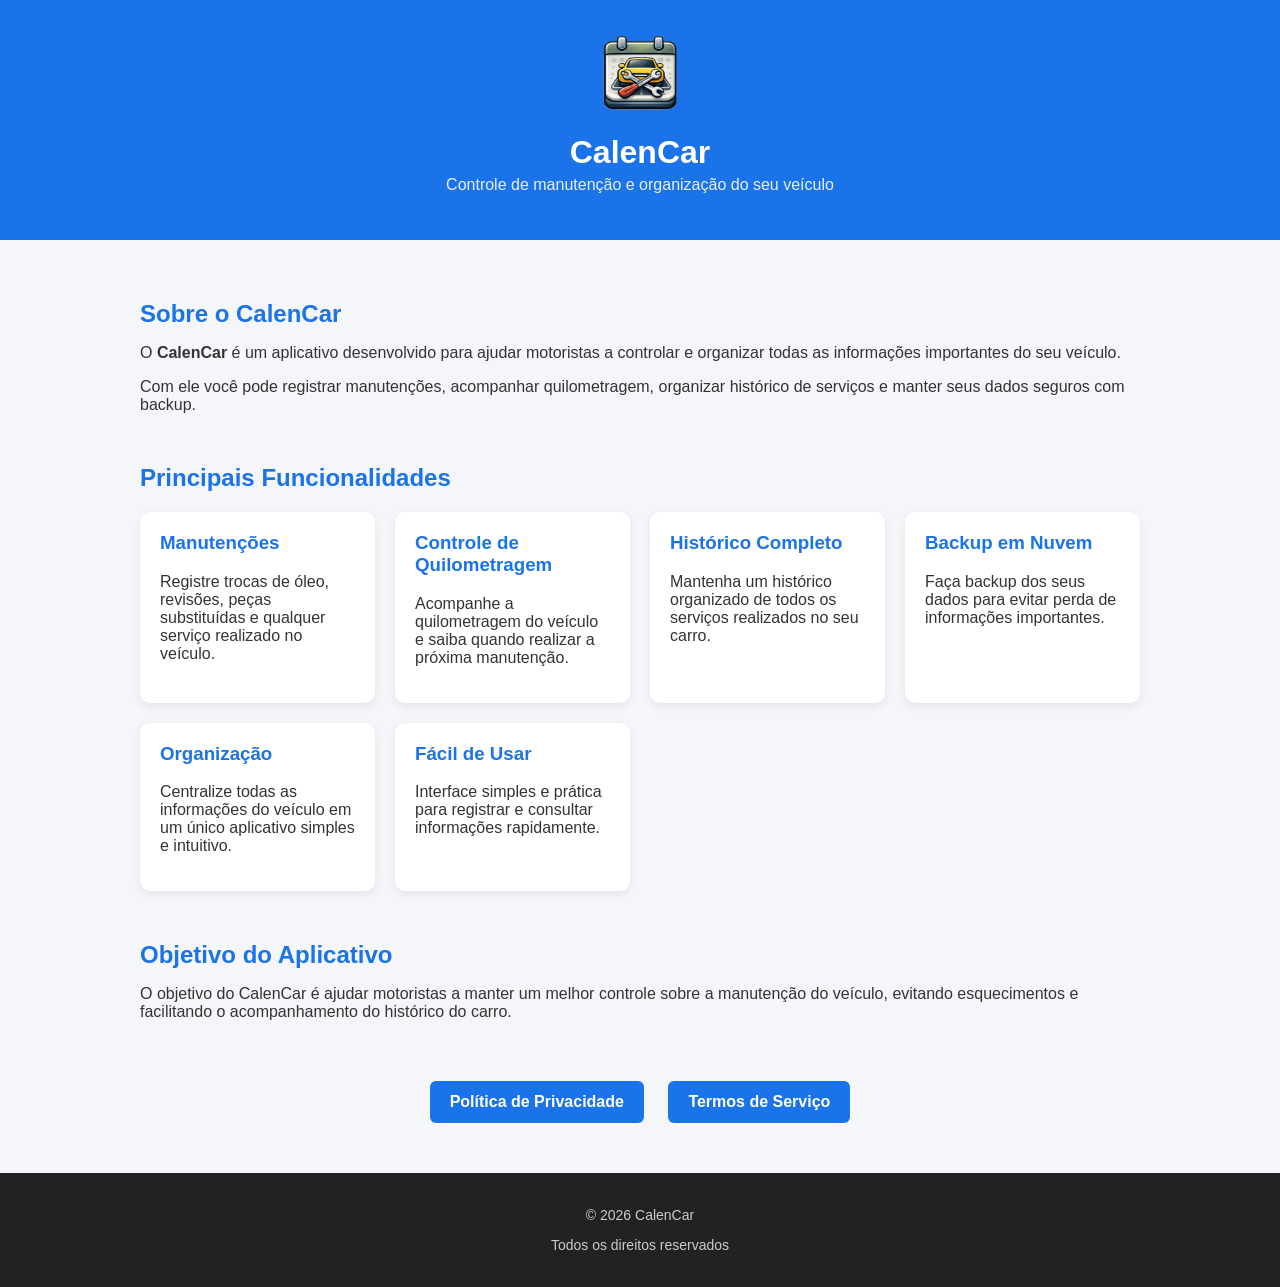
==== index.html @ b7f0270f "Adiciona página inicial CalenCar e logo Made-with: Cursor" ====
<!DOCTYPE html>
<html lang="pt-BR">

<head>
<meta charset="UTF-8">
<meta name="viewport" content="width=device-width, initial-scale=1.0">

<title>CalenCar - Controle de Manutenção do Veículo</title>

<style>

body{
font-family: Arial, Helvetica, sans-serif;
margin:0;
background:#f4f6f9;
color:#333;
}

header{
background:#1a73e8;
color:white;
padding:30px 20px;
text-align:center;
}

header img{
width:90px;
margin-bottom:10px;
}

header h1{
margin:0;
font-size:32px;
}

header p{
margin-top:5px;
opacity:0.9;
}

.container{
max-width:1000px;
margin:auto;
padding:40px 20px;
}

.section{
margin-bottom:50px;
}

.section h2{
color:#1a73e8;
margin-bottom:15px;
}

.features{
display:grid;
grid-template-columns:repeat(auto-fit,minmax(220px,1fr));
gap:20px;
margin-top:20px;
}

.card{
background:white;
padding:20px;
border-radius:10px;
box-shadow:0 3px 10px rgba(0,0,0,0.08);
}

.card h3{
margin-top:0;
color:#1a73e8;
}

.links{
text-align:center;
margin-top:30px;
}

.links a{
display:inline-block;
margin:10px;
padding:12px 20px;
background:#1a73e8;
color:white;
text-decoration:none;
border-radius:6px;
font-weight:bold;
}

.links a:hover{
background:#1558b0;
}

footer{
background:#222;
color:#ccc;
text-align:center;
padding:20px;
font-size:14px;
}

</style>

</head>

<body>

<header>

<img src="logo.png" alt="Logo CalenCar">

<h1>CalenCar</h1>

<p>Controle de manutenção e organização do seu veículo</p>

</header>


<div class="container">

<div class="section">

<h2>Sobre o CalenCar</h2>

<p>
O <strong>CalenCar</strong> é um aplicativo desenvolvido para ajudar motoristas a
controlar e organizar todas as informações importantes do seu veículo.
</p>

<p>
Com ele você pode registrar manutenções, acompanhar quilometragem,
organizar histórico de serviços e manter seus dados seguros com backup.
</p>

</div>


<div class="section">

<h2>Principais Funcionalidades</h2>

<div class="features">

<div class="card">
<h3>Manutenções</h3>
<p>Registre trocas de óleo, revisões, peças substituídas e qualquer serviço realizado no veículo.</p>
</div>

<div class="card">
<h3>Controle de Quilometragem</h3>
<p>Acompanhe a quilometragem do veículo e saiba quando realizar a próxima manutenção.</p>
</div>

<div class="card">
<h3>Histórico Completo</h3>
<p>Mantenha um histórico organizado de todos os serviços realizados no seu carro.</p>
</div>

<div class="card">
<h3>Backup em Nuvem</h3>
<p>Faça backup dos seus dados para evitar perda de informações importantes.</p>
</div>

<div class="card">
<h3>Organização</h3>
<p>Centralize todas as informações do veículo em um único aplicativo simples e intuitivo.</p>
</div>

<div class="card">
<h3>Fácil de Usar</h3>
<p>Interface simples e prática para registrar e consultar informações rapidamente.</p>
</div>

</div>

</div>


<div class="section">

<h2>Objetivo do Aplicativo</h2>

<p>
O objetivo do CalenCar é ajudar motoristas a manter um melhor controle
sobre a manutenção do veículo, evitando esquecimentos e facilitando
o acompanhamento do histórico do carro.
</p>

</div>


<div class="links">

<a href="https://geraldojnjr.github.io/CalenCarApp/privacy-policy.html">Política de Privacidade</a>
<a href="https://geraldojnjr.github.io/CalenCarApp/termos-de-servicos.html">Termos de Serviço</a>

</div>

</div>


<footer>

<p>© 2026 CalenCar</p>
<p>Todos os direitos reservados</p>

</footer>

</body>

</html>
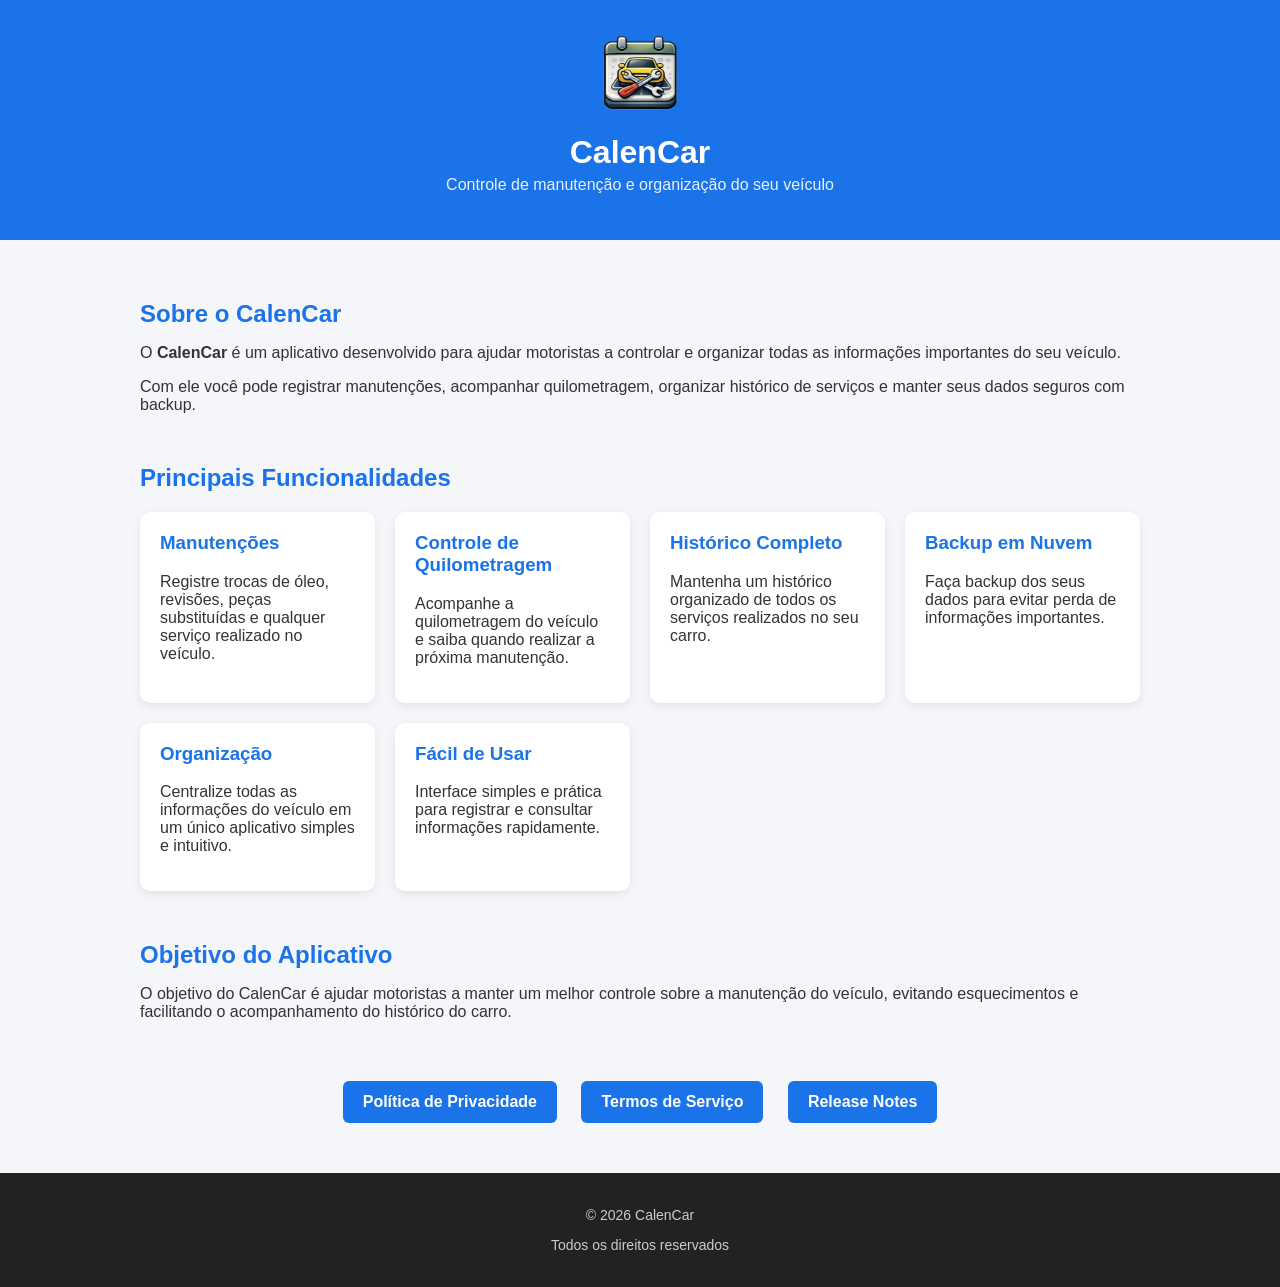
==== commit f6da4a3e: "adicionado release notes" ====
--- a/index.html
+++ b/index.html
@@ -193,8 +193,11 @@
 <div class="links">
 
 <a href="https://geraldojnjr.github.io/CalenCarApp/privacy-policy.html">Política de Privacidade</a>
+
 <a href="https://geraldojnjr.github.io/CalenCarApp/termos-de-servicos.html">Termos de Serviço</a>
 
+<a href="https://geraldojnjr.github.io/CalenCarApp/release-notes.html">Release Notes</a>
+    
 </div>
 
 </div>
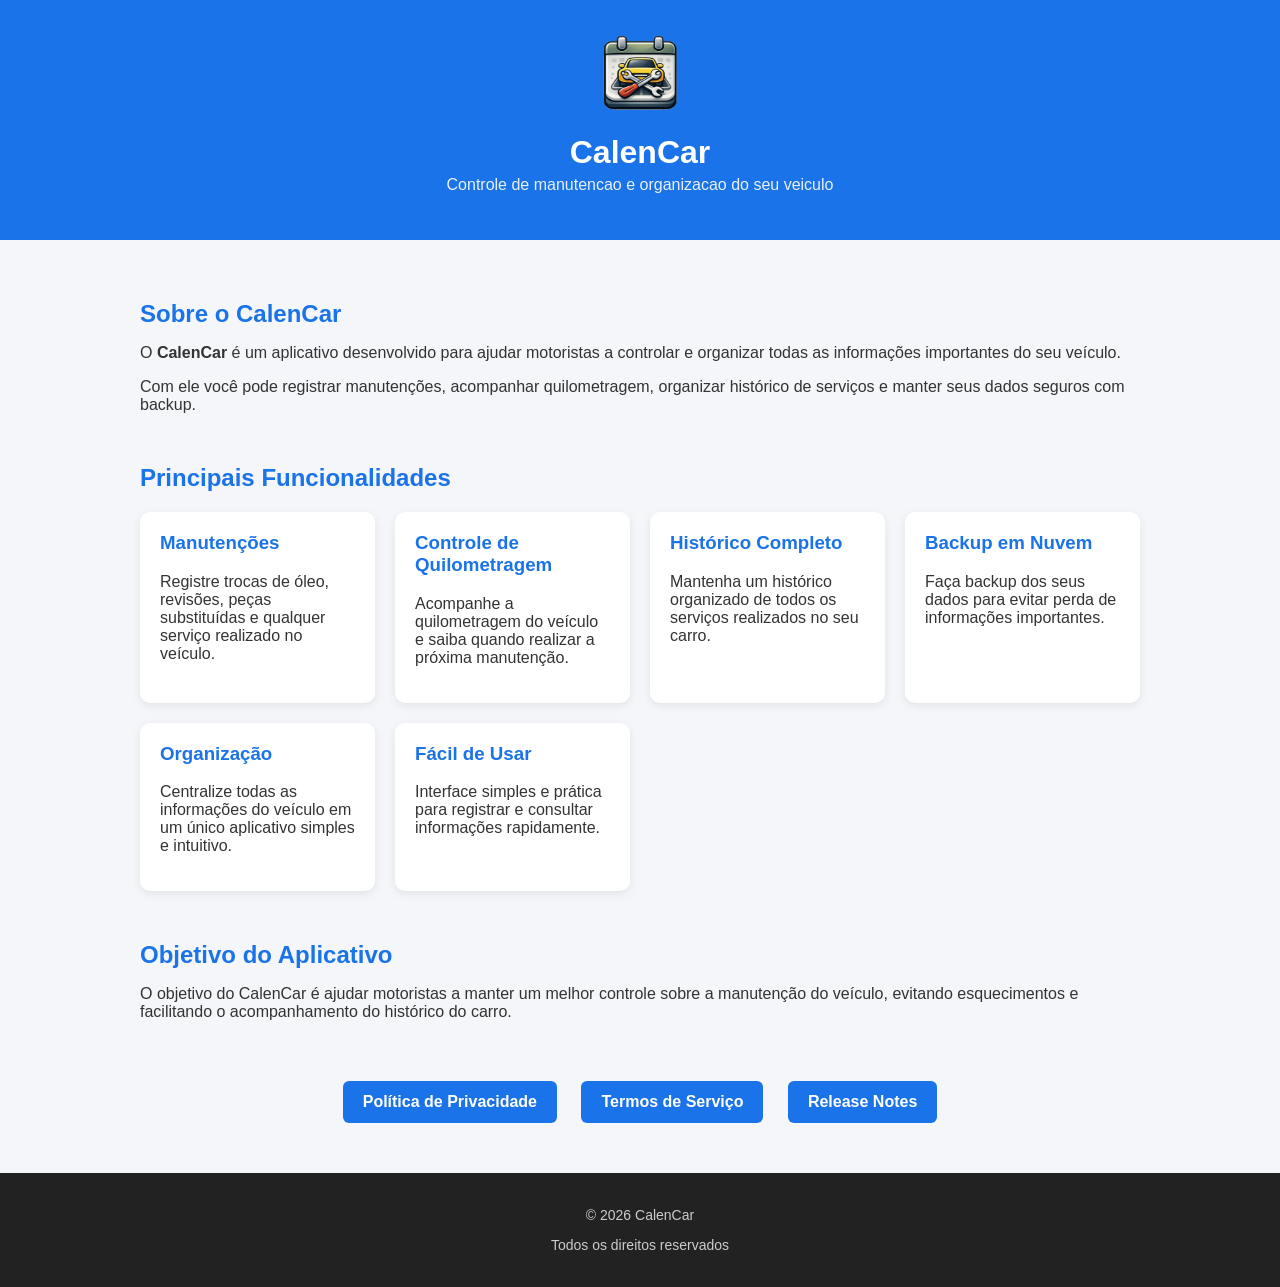
==== commit d844398d: "padroniza header/footer compartilhados e adiciona favicon Centraliza o layout comum em includes reut" ====
--- a/index.html
+++ b/index.html
@@ -6,6 +6,7 @@
 <meta name="viewport" content="width=device-width, initial-scale=1.0">
 
 <title>CalenCar - Controle de Manutenção do Veículo</title>
+<link rel="icon" type="image/x-icon" href="/CalenCarApp/favicon.ico">
 
 <style>
 
@@ -106,15 +107,7 @@
 
 <body>
 
-<header>
-
-<img src="logo.png" alt="Logo CalenCar">
-
-<h1>CalenCar</h1>
-
-<p>Controle de manutenção e organização do seu veículo</p>
-
-</header>
+<div id="site-header"></div>
 
 
 <div class="container">
@@ -203,12 +196,9 @@
 </div>
 
 
-<footer>
-
-<p>© 2026 CalenCar</p>
-<p>Todos os direitos reservados</p>
-
-</footer>
+<div id="site-footer"></div>
+
+<script src="includes.js"></script>
 
 </body>
 
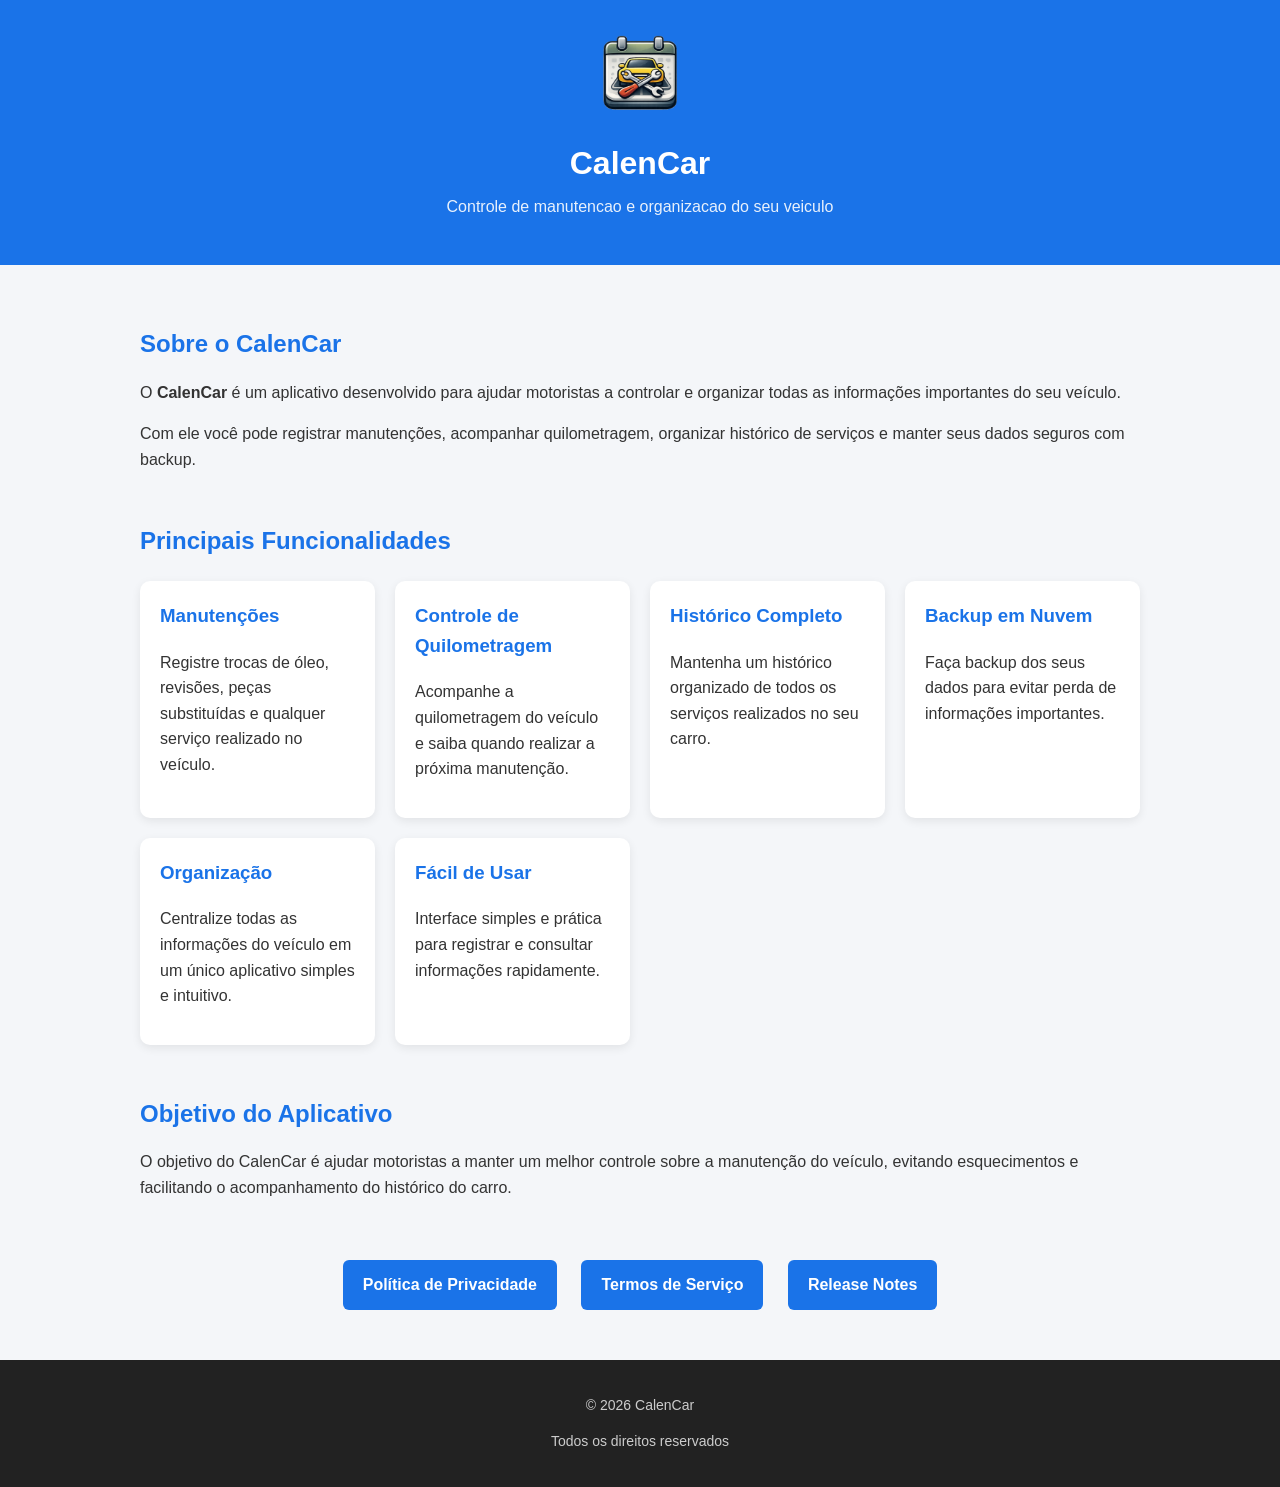
==== commit a7340292: "padronizacao com css" ====
--- a/index.html
+++ b/index.html
@@ -7,101 +7,7 @@
 
 <title>CalenCar - Controle de Manutenção do Veículo</title>
 <link rel="icon" type="image/x-icon" href="/CalenCarApp/favicon.ico">
-
-<style>
-
-body{
-font-family: Arial, Helvetica, sans-serif;
-margin:0;
-background:#f4f6f9;
-color:#333;
-}
-
-header{
-background:#1a73e8;
-color:white;
-padding:30px 20px;
-text-align:center;
-}
-
-header img{
-width:90px;
-margin-bottom:10px;
-}
-
-header h1{
-margin:0;
-font-size:32px;
-}
-
-header p{
-margin-top:5px;
-opacity:0.9;
-}
-
-.container{
-max-width:1000px;
-margin:auto;
-padding:40px 20px;
-}
-
-.section{
-margin-bottom:50px;
-}
-
-.section h2{
-color:#1a73e8;
-margin-bottom:15px;
-}
-
-.features{
-display:grid;
-grid-template-columns:repeat(auto-fit,minmax(220px,1fr));
-gap:20px;
-margin-top:20px;
-}
-
-.card{
-background:white;
-padding:20px;
-border-radius:10px;
-box-shadow:0 3px 10px rgba(0,0,0,0.08);
-}
-
-.card h3{
-margin-top:0;
-color:#1a73e8;
-}
-
-.links{
-text-align:center;
-margin-top:30px;
-}
-
-.links a{
-display:inline-block;
-margin:10px;
-padding:12px 20px;
-background:#1a73e8;
-color:white;
-text-decoration:none;
-border-radius:6px;
-font-weight:bold;
-}
-
-.links a:hover{
-background:#1558b0;
-}
-
-footer{
-background:#222;
-color:#ccc;
-text-align:center;
-padding:20px;
-font-size:14px;
-}
-
-</style>
+<link rel="stylesheet" href="styles.css">
 
 </head>
 
--- a/styles.css
+++ b/styles.css
@@ -0,0 +1,144 @@
+body{
+font-family: Arial, Helvetica, sans-serif;
+margin:0;
+background:#f4f6f9;
+color:#333;
+line-height:1.6;
+}
+
+header{
+background:#1a73e8;
+color:white;
+padding:30px 20px;
+text-align:center;
+}
+
+header img{
+width:90px;
+margin-bottom:10px;
+}
+
+header h1{
+margin:0;
+font-size:32px;
+color:white;
+}
+
+header p{
+margin-top:5px;
+opacity:0.9;
+}
+
+footer{
+background:#222;
+color:#ccc;
+text-align:center;
+padding:20px;
+font-size:14px;
+}
+
+.container{
+max-width:1000px;
+margin:auto;
+padding:40px 20px;
+}
+
+.section{
+margin-bottom:50px;
+}
+
+.section h2{
+color:#1a73e8;
+margin-bottom:15px;
+}
+
+.features{
+display:grid;
+grid-template-columns:repeat(auto-fit,minmax(220px,1fr));
+gap:20px;
+margin-top:20px;
+}
+
+.card{
+background:white;
+padding:20px;
+border-radius:10px;
+box-shadow:0 3px 10px rgba(0,0,0,0.08);
+}
+
+.card h3{
+margin-top:0;
+color:#1a73e8;
+}
+
+.links{
+text-align:center;
+margin-top:30px;
+}
+
+.links a{
+display:inline-block;
+margin:10px;
+padding:12px 20px;
+background:#1a73e8;
+color:white;
+text-decoration:none;
+border-radius:6px;
+font-weight:bold;
+}
+
+.links a:hover{
+background:#1558b0;
+}
+
+.version{
+background:white;
+padding:20px;
+border-radius:10px;
+box-shadow:0 3px 10px rgba(0,0,0,0.08);
+margin-bottom:20px;
+}
+
+.version h3{
+margin-top:0;
+color:#1a73e8;
+}
+
+.page-legal .container{
+max-width:800px;
+margin:20px auto;
+background:white;
+padding:40px;
+border-radius:10px;
+}
+
+.page-privacy .container{
+box-shadow:0 2px 10px rgba(0,0,0,0.08);
+}
+
+.page-legal h1{
+color:#1a73e8;
+}
+
+.page-privacy h2{
+margin-top:30px;
+color:#333;
+}
+
+.page-terms h2{
+margin-top:25px;
+}
+
+.page-privacy p{
+color:#444;
+}
+
+.page-privacy ul{
+margin-left:20px;
+}
+
+.footer-note{
+margin-top:40px;
+font-size:14px;
+color:#777;
+}
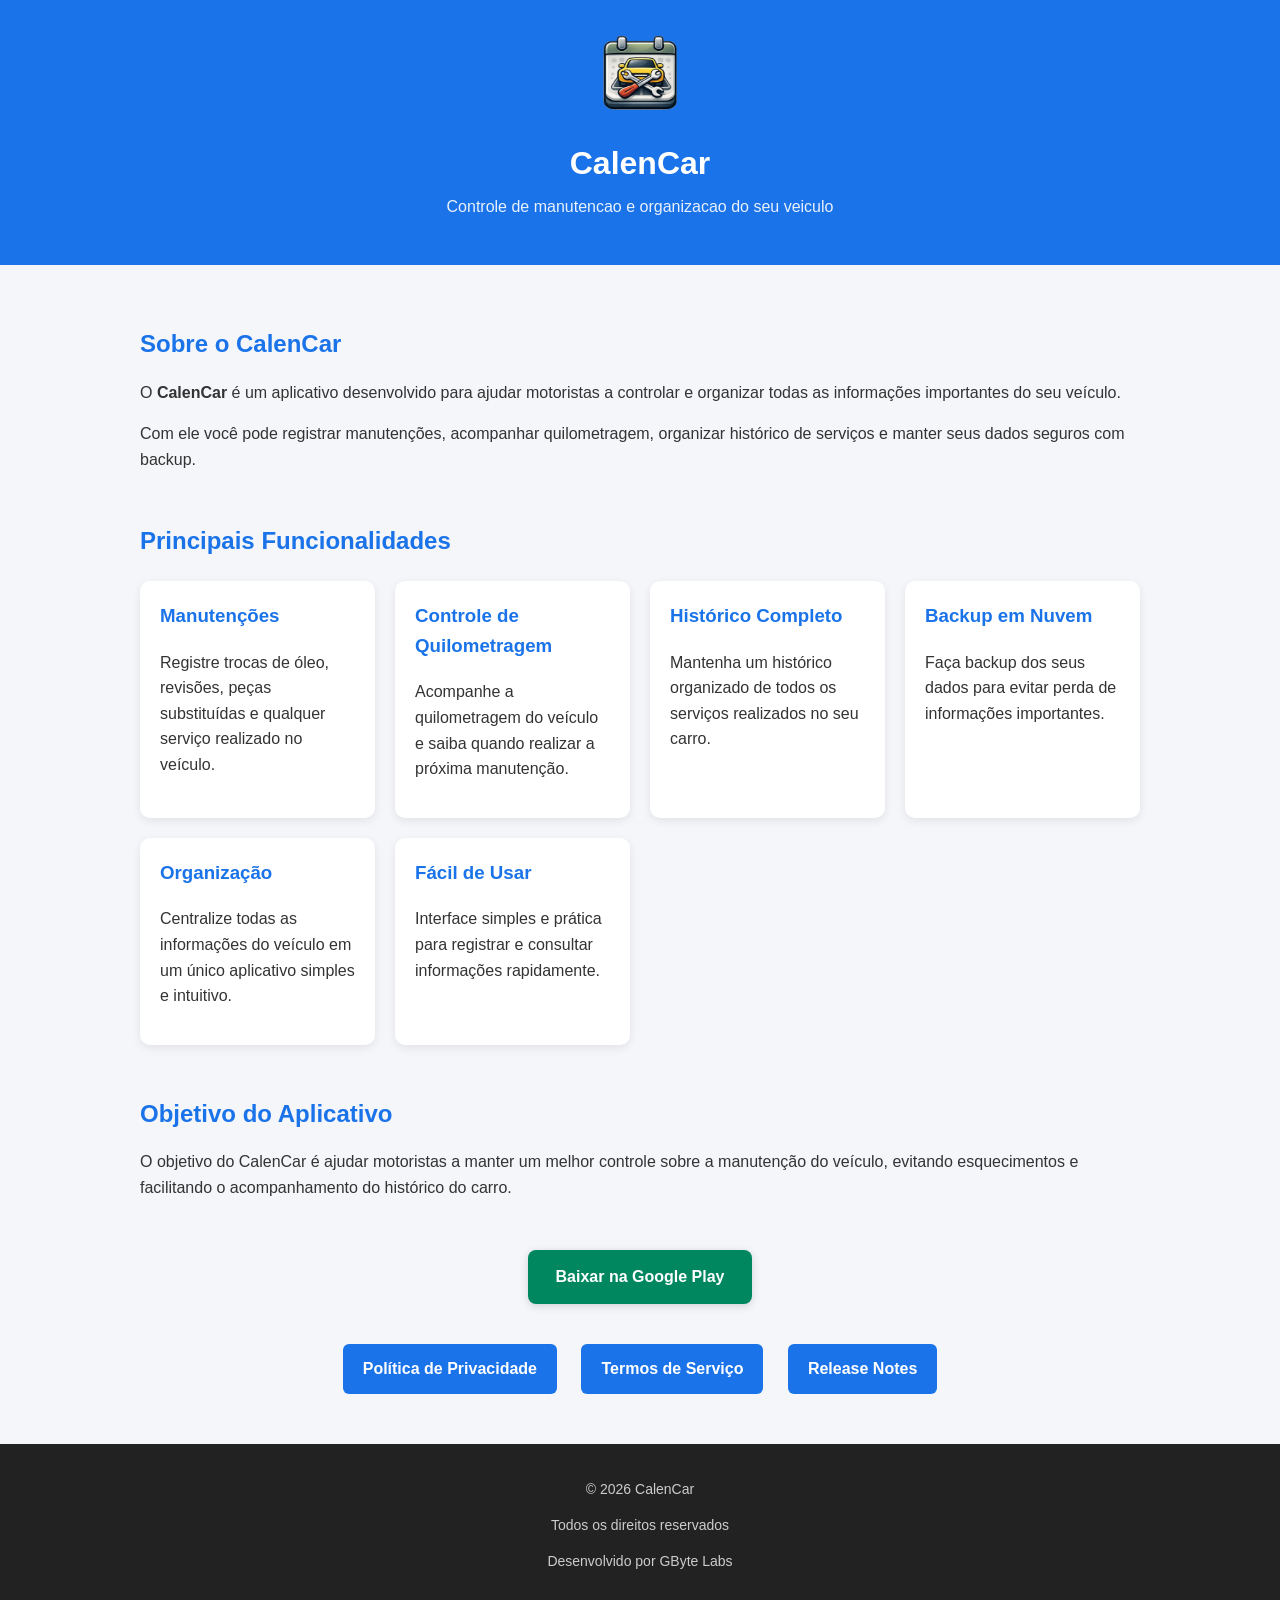
==== commit b054486d: "adiciona botao da Google Play na pagina inicial Inclui CTA com link para a loja e estilos dedicados " ====
--- a/index.html
+++ b/index.html
@@ -89,6 +89,13 @@
 </div>
 
 
+<div class="play-store-cta">
+
+<a class="btn-play-store" href="https://play.google.com/store/apps/details?id=br.com.geraldonogueira.calencar" target="_blank" rel="noopener noreferrer">Baixar na Google Play</a>
+
+</div>
+
+
 <div class="links">
 
 <a href="https://geraldojnjr.github.io/CalenCarApp/privacy-policy.html">Política de Privacidade</a>
--- a/styles.css
+++ b/styles.css
@@ -22,6 +22,10 @@
 margin:0;
 font-size:32px;
 color:white;
+}
+
+#site-header h1{
+color:white !important;
 }
 
 header p{
@@ -52,6 +56,10 @@
 margin-bottom:15px;
 }
 
+.container > h1{
+color:#1a73e8;
+}
+
 .features{
 display:grid;
 grid-template-columns:repeat(auto-fit,minmax(220px,1fr));
@@ -69,6 +77,28 @@
 .card h3{
 margin-top:0;
 color:#1a73e8;
+}
+
+.play-store-cta{
+text-align:center;
+margin:40px 0 10px;
+}
+
+.btn-play-store{
+display:inline-block;
+padding:14px 28px;
+background:#01875f;
+color:white;
+text-decoration:none;
+border-radius:8px;
+font-weight:bold;
+font-size:16px;
+box-shadow:0 2px 8px rgba(0,0,0,0.15);
+}
+
+.btn-play-store:hover{
+background:#016b4c;
+color:white;
 }
 
 .links{
@@ -116,24 +146,24 @@
 box-shadow:0 2px 10px rgba(0,0,0,0.08);
 }
 
-.page-legal h1{
+.page-legal .container h1{
 color:#1a73e8;
 }
 
-.page-privacy h2{
+.page-privacy .container h2{
 margin-top:30px;
 color:#333;
 }
 
-.page-terms h2{
+.page-terms .container h2{
 margin-top:25px;
 }
 
-.page-privacy p{
+.page-privacy .container p{
 color:#444;
 }
 
-.page-privacy ul{
+.page-privacy .container ul{
 margin-left:20px;
 }
 
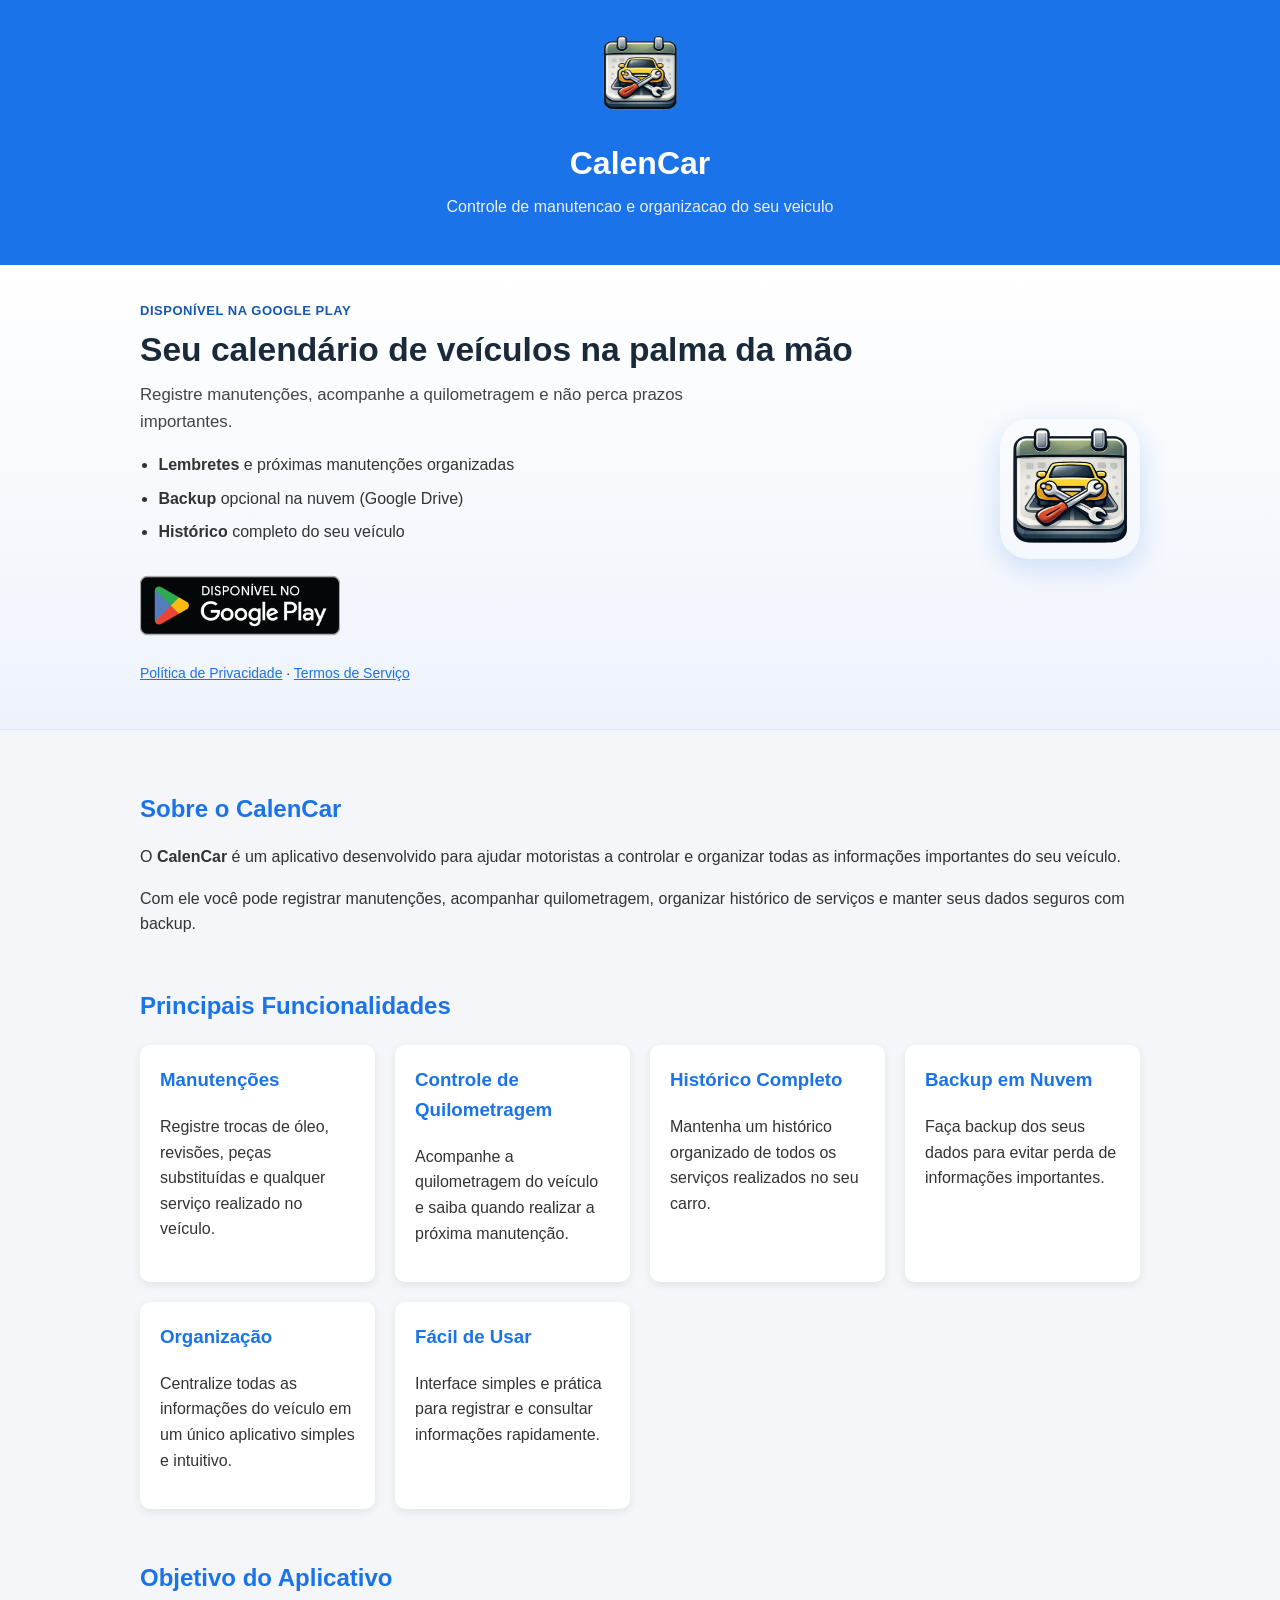
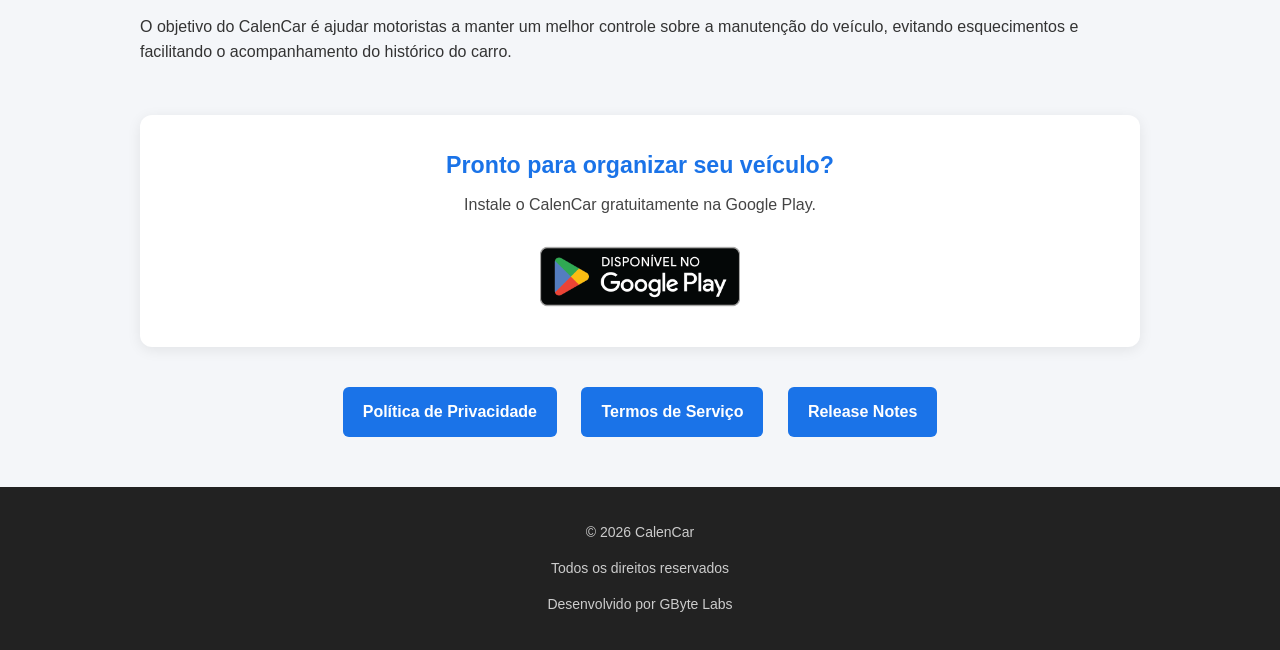
==== commit 8b07580f: "melhora landing e CTA apenas com badge da Play Store Inclui hero com beneficios, meta tags e Open Gr" ====
--- a/index.html
+++ b/index.html
@@ -5,15 +5,61 @@
 <meta charset="UTF-8">
 <meta name="viewport" content="width=device-width, initial-scale=1.0">
 
-<title>CalenCar - Controle de Manutenção do Veículo</title>
+<title>CalenCar — manutenção do veículo | Google Play</title>
+<meta name="description" content="CalenCar: lembretes de manutenção, controle de quilometragem, histórico do veículo e backup na nuvem. Baixe grátis na Google Play.">
+
+<link rel="canonical" href="https://geraldojnjr.github.io/CalenCarApp/">
+
+<meta property="og:title" content="CalenCar — manutenção do veículo | Android">
+<meta property="og:description" content="Organize manutenções, KM e documentos do veículo. Backup opcional no Google Drive. Baixe na Google Play.">
+<meta property="og:url" content="https://geraldojnjr.github.io/CalenCarApp/">
+<meta property="og:type" content="website">
+<meta property="og:image" content="https://geraldojnjr.github.io/CalenCarApp/logo.png">
+<meta property="og:locale" content="pt_BR">
+
+<meta name="twitter:card" content="summary_large_image">
+<meta name="twitter:title" content="CalenCar — manutenção do veículo | Android">
+<meta name="twitter:description" content="Organize manutenções, KM e documentos do veículo. Baixe na Google Play.">
+<meta name="twitter:image" content="https://geraldojnjr.github.io/CalenCarApp/logo.png">
+
 <link rel="icon" type="image/x-icon" href="/CalenCarApp/favicon.ico">
 <link rel="stylesheet" href="styles.css">
 
 </head>
 
-<body>
+<body class="page-home">
 
 <div id="site-header"></div>
+
+<section class="hero" aria-label="Destaque do aplicativo">
+<div class="hero-inner">
+<div class="hero-layout">
+<div class="hero-copy">
+<p class="hero-kicker">Disponível na Google Play</p>
+<h1 class="hero-title">Seu calendário de veículos na palma da mão</h1>
+<p class="hero-lead">Registre manutenções, acompanhe a quilometragem e não perca prazos importantes.</p>
+<ul class="hero-benefits">
+<li><strong>Lembretes</strong> e próximas manutenções organizadas</li>
+<li><strong>Backup</strong> opcional na nuvem (Google Drive)</li>
+<li><strong>Histórico</strong> completo do seu veículo</li>
+</ul>
+<div class="play-store-row">
+<a class="play-badge-link" href="https://play.google.com/store/apps/details?id=br.com.geraldonogueira.calencar" target="_blank" rel="noopener noreferrer">
+<img class="play-badge-img" src="play-badge-pt-br.png" width="646" height="250" alt="Disponível no Google Play">
+</a>
+</div>
+<p class="hero-trust">
+<a href="https://geraldojnjr.github.io/CalenCarApp/privacy-policy.html">Política de Privacidade</a>
+<span aria-hidden="true"> · </span>
+<a href="https://geraldojnjr.github.io/CalenCarApp/termos-de-servicos.html">Termos de Serviço</a>
+</p>
+</div>
+<div class="hero-visual">
+<img src="logo.png" width="140" height="140" alt="Ícone do aplicativo CalenCar">
+</div>
+</div>
+</div>
+</section>
 
 
 <div class="container">
@@ -89,11 +135,15 @@
 </div>
 
 
-<div class="play-store-cta">
-
-<a class="btn-play-store" href="https://play.google.com/store/apps/details?id=br.com.geraldonogueira.calencar" target="_blank" rel="noopener noreferrer">Baixar na Google Play</a>
-
+<section class="cta-final" aria-label="Convite para baixar o app">
+<h2 class="cta-final-title">Pronto para organizar seu veículo?</h2>
+<p class="cta-final-text">Instale o CalenCar gratuitamente na Google Play.</p>
+<div class="play-store-row play-store-row--footer">
+<a class="play-badge-link" href="https://play.google.com/store/apps/details?id=br.com.geraldonogueira.calencar" target="_blank" rel="noopener noreferrer">
+<img class="play-badge-img" src="play-badge-pt-br.png" width="646" height="250" alt="Disponível no Google Play">
+</a>
 </div>
+</section>
 
 
 <div class="links">
@@ -103,7 +153,7 @@
 <a href="https://geraldojnjr.github.io/CalenCarApp/termos-de-servicos.html">Termos de Serviço</a>
 
 <a href="https://geraldojnjr.github.io/CalenCarApp/release-notes.html">Release Notes</a>
-    
+
 </div>
 
 </div>
@@ -115,4 +165,4 @@
 
 </body>
 
-</html>+</html>
--- a/styles.css
+++ b/styles.css
@@ -79,26 +79,129 @@
 color:#1a73e8;
 }
 
-.play-store-cta{
-text-align:center;
-margin:40px 0 10px;
-}
-
-.btn-play-store{
+.hero{
+background:linear-gradient(180deg,#ffffff 0%,#eef3fb 100%);
+border-bottom:1px solid #dde5f0;
+padding:36px 20px 44px;
+}
+
+.hero-inner{
+max-width:1000px;
+margin:0 auto;
+}
+
+.hero-layout{
+display:flex;
+flex-wrap:wrap;
+align-items:center;
+justify-content:space-between;
+gap:32px;
+}
+
+.hero-copy{
+flex:1 1 320px;
+min-width:0;
+}
+
+.hero-kicker{
+margin:0 0 8px;
+font-size:13px;
+font-weight:bold;
+letter-spacing:0.04em;
+text-transform:uppercase;
+color:#1558b0;
+}
+
+.hero-title{
+margin:0 0 12px;
+font-size:clamp(1.55rem,4vw,2.1rem);
+line-height:1.2;
+color:#1a2a3a;
+}
+
+.hero-lead{
+margin:0 0 16px;
+font-size:1.05rem;
+color:#444;
+max-width:36em;
+}
+
+.hero-benefits{
+margin:0 0 22px;
+padding-left:1.15em;
+color:#333;
+}
+
+.hero-benefits li{
+margin-bottom:8px;
+}
+
+.hero-trust{
+margin:18px 0 0;
+font-size:14px;
+}
+
+.hero-trust a{
+color:#1a73e8;
+}
+
+.hero-trust a:hover{
+text-decoration:underline;
+}
+
+.hero-visual{
+flex:0 0 auto;
+text-align:center;
+}
+
+.hero-visual img{
+width:140px;
+height:auto;
+border-radius:28px;
+box-shadow:0 8px 28px rgba(26,115,232,0.2);
+}
+
+.play-store-row{
+display:flex;
+flex-wrap:wrap;
+align-items:center;
+justify-content:flex-start;
+gap:16px 20px;
+}
+
+.play-store-row--footer{
+justify-content:center;
+}
+
+.play-badge-link{
 display:inline-block;
-padding:14px 28px;
-background:#01875f;
-color:white;
-text-decoration:none;
-border-radius:8px;
-font-weight:bold;
-font-size:16px;
-box-shadow:0 2px 8px rgba(0,0,0,0.15);
-}
-
-.btn-play-store:hover{
-background:#016b4c;
-color:white;
+line-height:0;
+}
+
+.play-badge-img{
+width:200px;
+max-width:min(220px,70vw);
+height:auto;
+}
+
+.cta-final{
+text-align:center;
+margin:48px 0 8px;
+padding:32px 20px;
+background:white;
+border-radius:12px;
+box-shadow:0 3px 14px rgba(0,0,0,0.08);
+}
+
+.cta-final-title{
+margin:0 0 8px;
+color:#1a73e8;
+font-size:1.45rem;
+}
+
+.cta-final-text{
+margin:0 0 20px;
+color:#444;
 }
 
 .links{
@@ -172,3 +275,23 @@
 font-size:14px;
 color:#777;
 }
+
+@media (max-width:640px){
+.hero-layout{
+flex-direction:column;
+align-items:stretch;
+}
+
+.hero-visual{
+order:-1;
+}
+
+.play-store-row{
+flex-direction:column;
+align-items:center;
+}
+
+.play-badge-link{
+align-self:center;
+}
+}
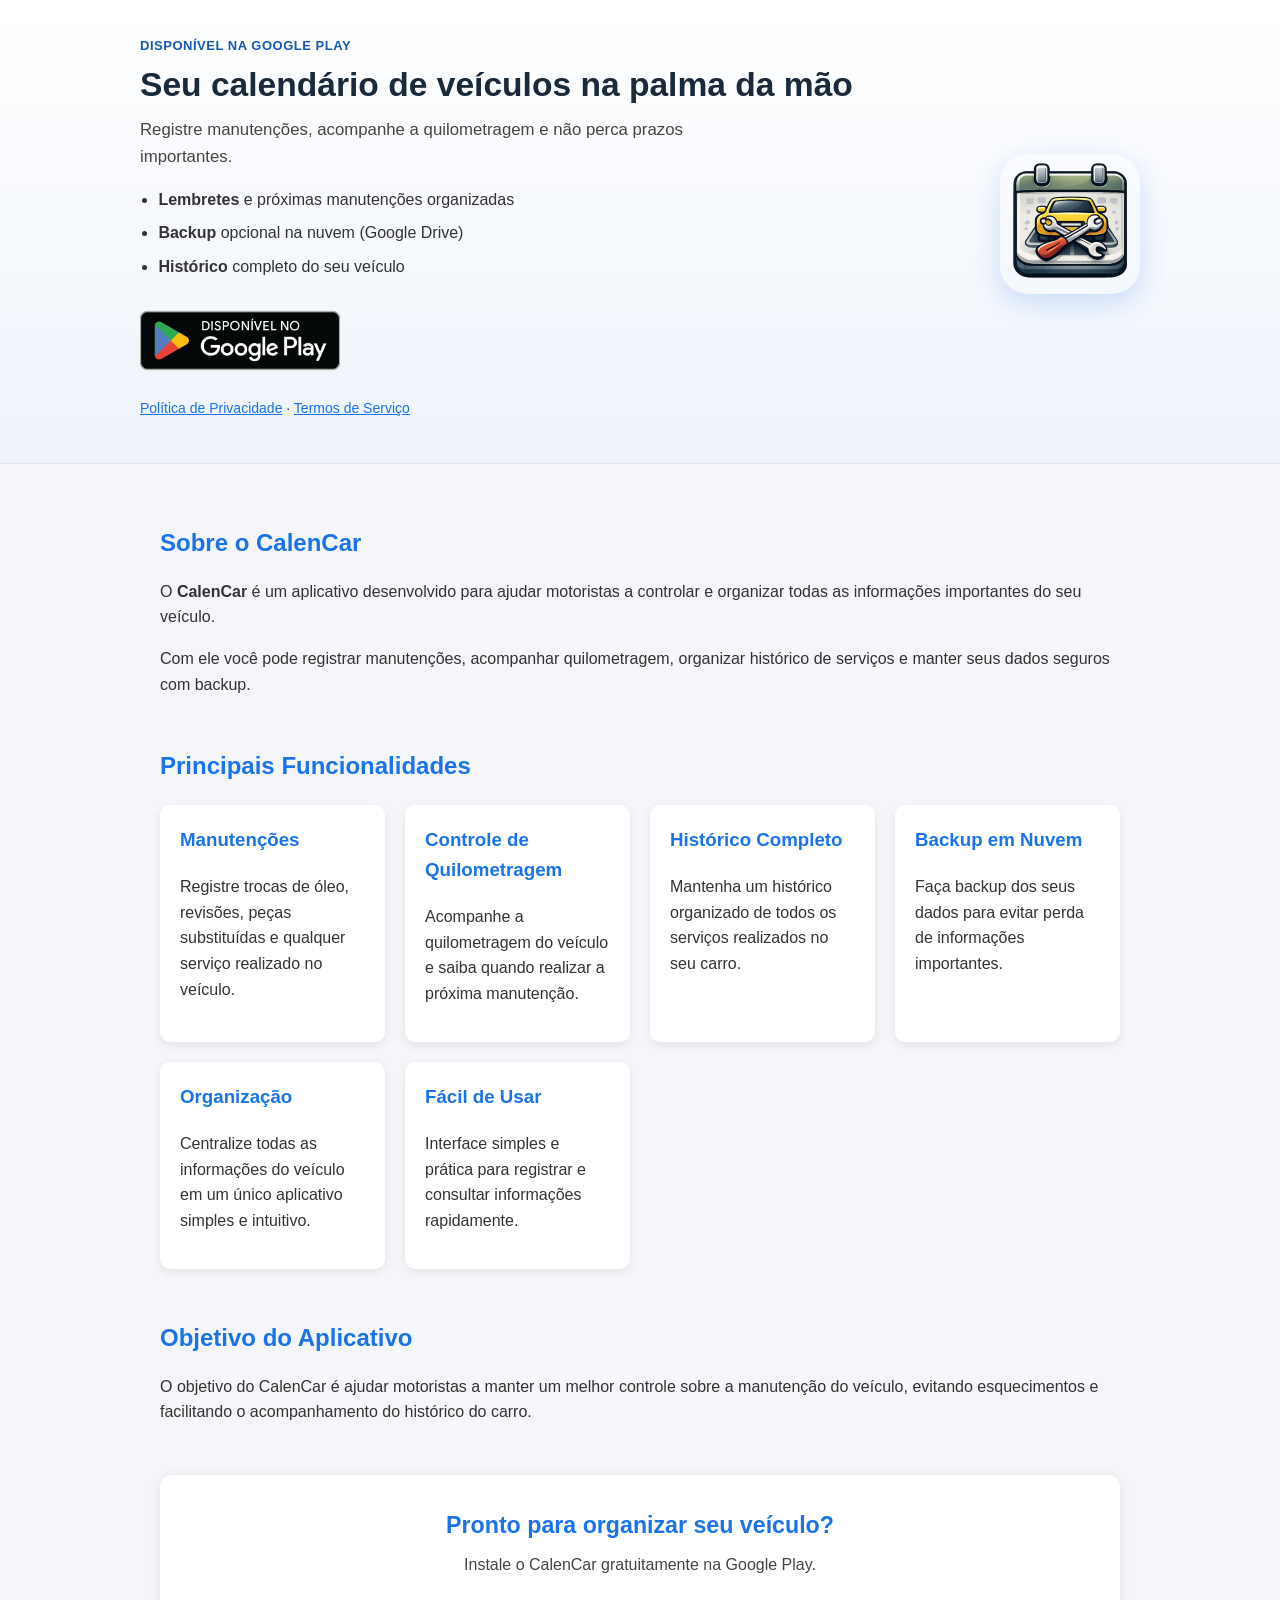
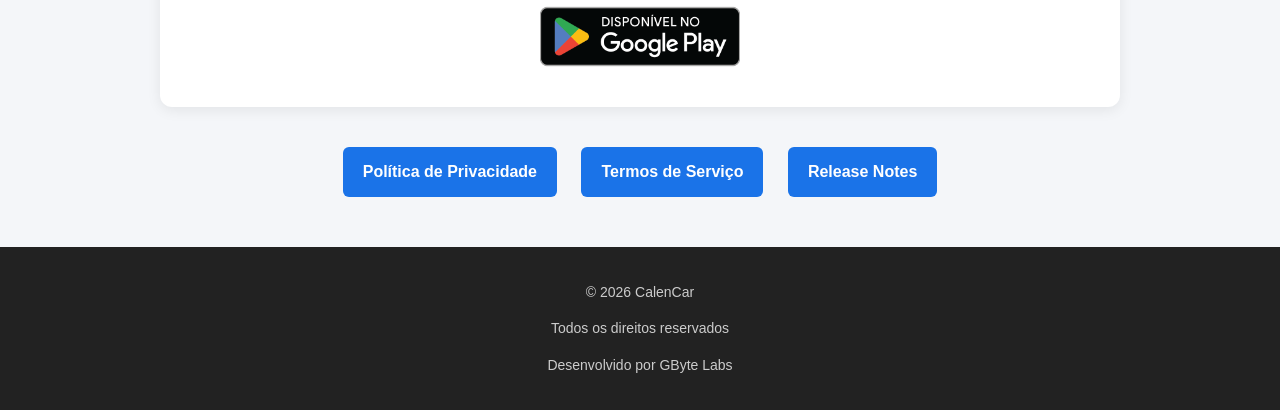
==== commit 10de3113: "remoção do header padrao do index" ====
--- a/index.html
+++ b/index.html
@@ -29,7 +29,7 @@
 
 <body class="page-home">
 
-<div id="site-header"></div>
+<!-- <div id="site-header"></div> -->
 
 <section class="hero" aria-label="Destaque do aplicativo">
 <div class="hero-inner">
--- a/styles.css
+++ b/styles.css
@@ -1,34 +1,54 @@
+html{
+box-sizing:border-box;
+}
+
+*, *::before, *::after{
+box-sizing:inherit;
+}
+
 body{
 font-family: Arial, Helvetica, sans-serif;
 margin:0;
 background:#f4f6f9;
 color:#333;
 line-height:1.6;
-}
-
-header{
+min-width:0;
+}
+
+#site-header{
+width:100%;
+max-width:100%;
+margin:0;
+padding:0;
+display:block;
 background:#1a73e8;
-color:white;
+color:#fff;
+text-align:center;
+}
+
+#site-header header{
+width:100%;
+max-width:100%;
+margin:0;
 padding:30px 20px;
-text-align:center;
-}
-
-header img{
+background:transparent;
+color:inherit;
+text-align:center;
+display:block;
+}
+
+#site-header header img{
 width:90px;
 margin-bottom:10px;
 }
 
-header h1{
+#site-header header h1{
 margin:0;
 font-size:32px;
-color:white;
-}
-
-#site-header h1{
-color:white !important;
-}
-
-header p{
+color:#fff !important;
+}
+
+#site-header header p{
 margin-top:5px;
 opacity:0.9;
 }
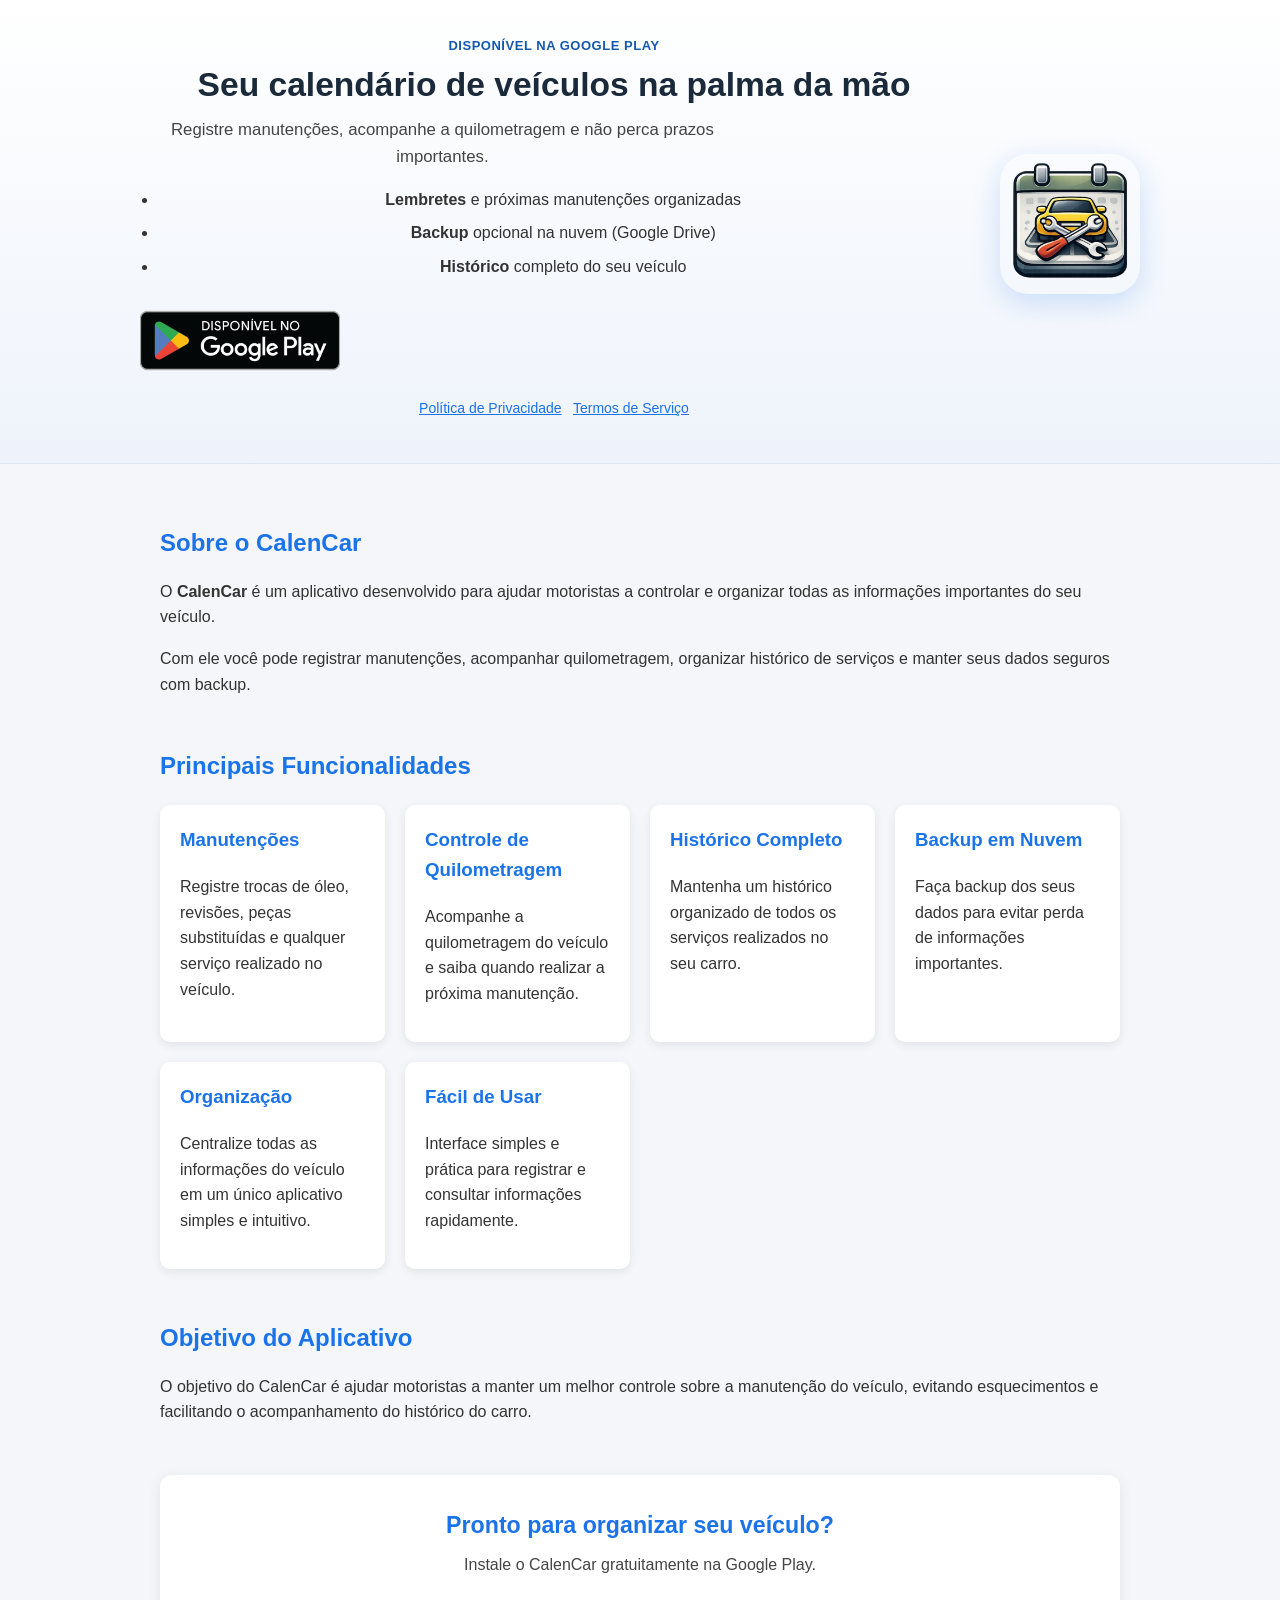
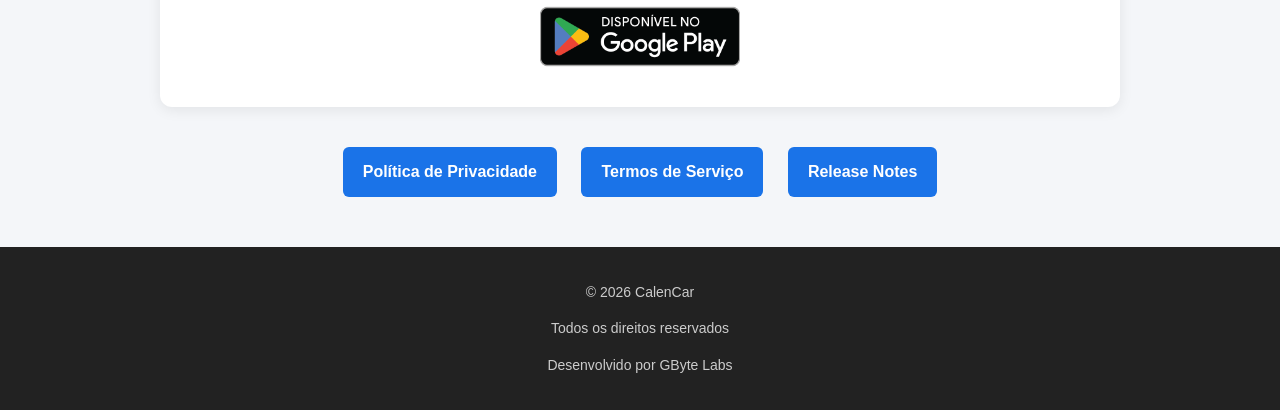
==== commit d9004a7f: "Site: centralize hero header Made-with: Cursor" ====
--- a/index.html
+++ b/index.html
@@ -29,38 +29,7 @@
 
 <body class="page-home">
 
-<!-- <div id="site-header"></div> -->
-
-<section class="hero" aria-label="Destaque do aplicativo">
-<div class="hero-inner">
-<div class="hero-layout">
-<div class="hero-copy">
-<p class="hero-kicker">Disponível na Google Play</p>
-<h1 class="hero-title">Seu calendário de veículos na palma da mão</h1>
-<p class="hero-lead">Registre manutenções, acompanhe a quilometragem e não perca prazos importantes.</p>
-<ul class="hero-benefits">
-<li><strong>Lembretes</strong> e próximas manutenções organizadas</li>
-<li><strong>Backup</strong> opcional na nuvem (Google Drive)</li>
-<li><strong>Histórico</strong> completo do seu veículo</li>
-</ul>
-<div class="play-store-row">
-<a class="play-badge-link" href="https://play.google.com/store/apps/details?id=br.com.geraldonogueira.calencar" target="_blank" rel="noopener noreferrer">
-<img class="play-badge-img" src="play-badge-pt-br.png" width="646" height="250" alt="Disponível no Google Play">
-</a>
-</div>
-<p class="hero-trust">
-<a href="https://geraldojnjr.github.io/CalenCarApp/privacy-policy.html">Política de Privacidade</a>
-<span aria-hidden="true"> · </span>
-<a href="https://geraldojnjr.github.io/CalenCarApp/termos-de-servicos.html">Termos de Serviço</a>
-</p>
-</div>
-<div class="hero-visual">
-<img src="logo.png" width="140" height="140" alt="Ícone do aplicativo CalenCar">
-</div>
-</div>
-</div>
-</section>
-
+<div id="site-header"></div>
 
 <div class="container">
 
